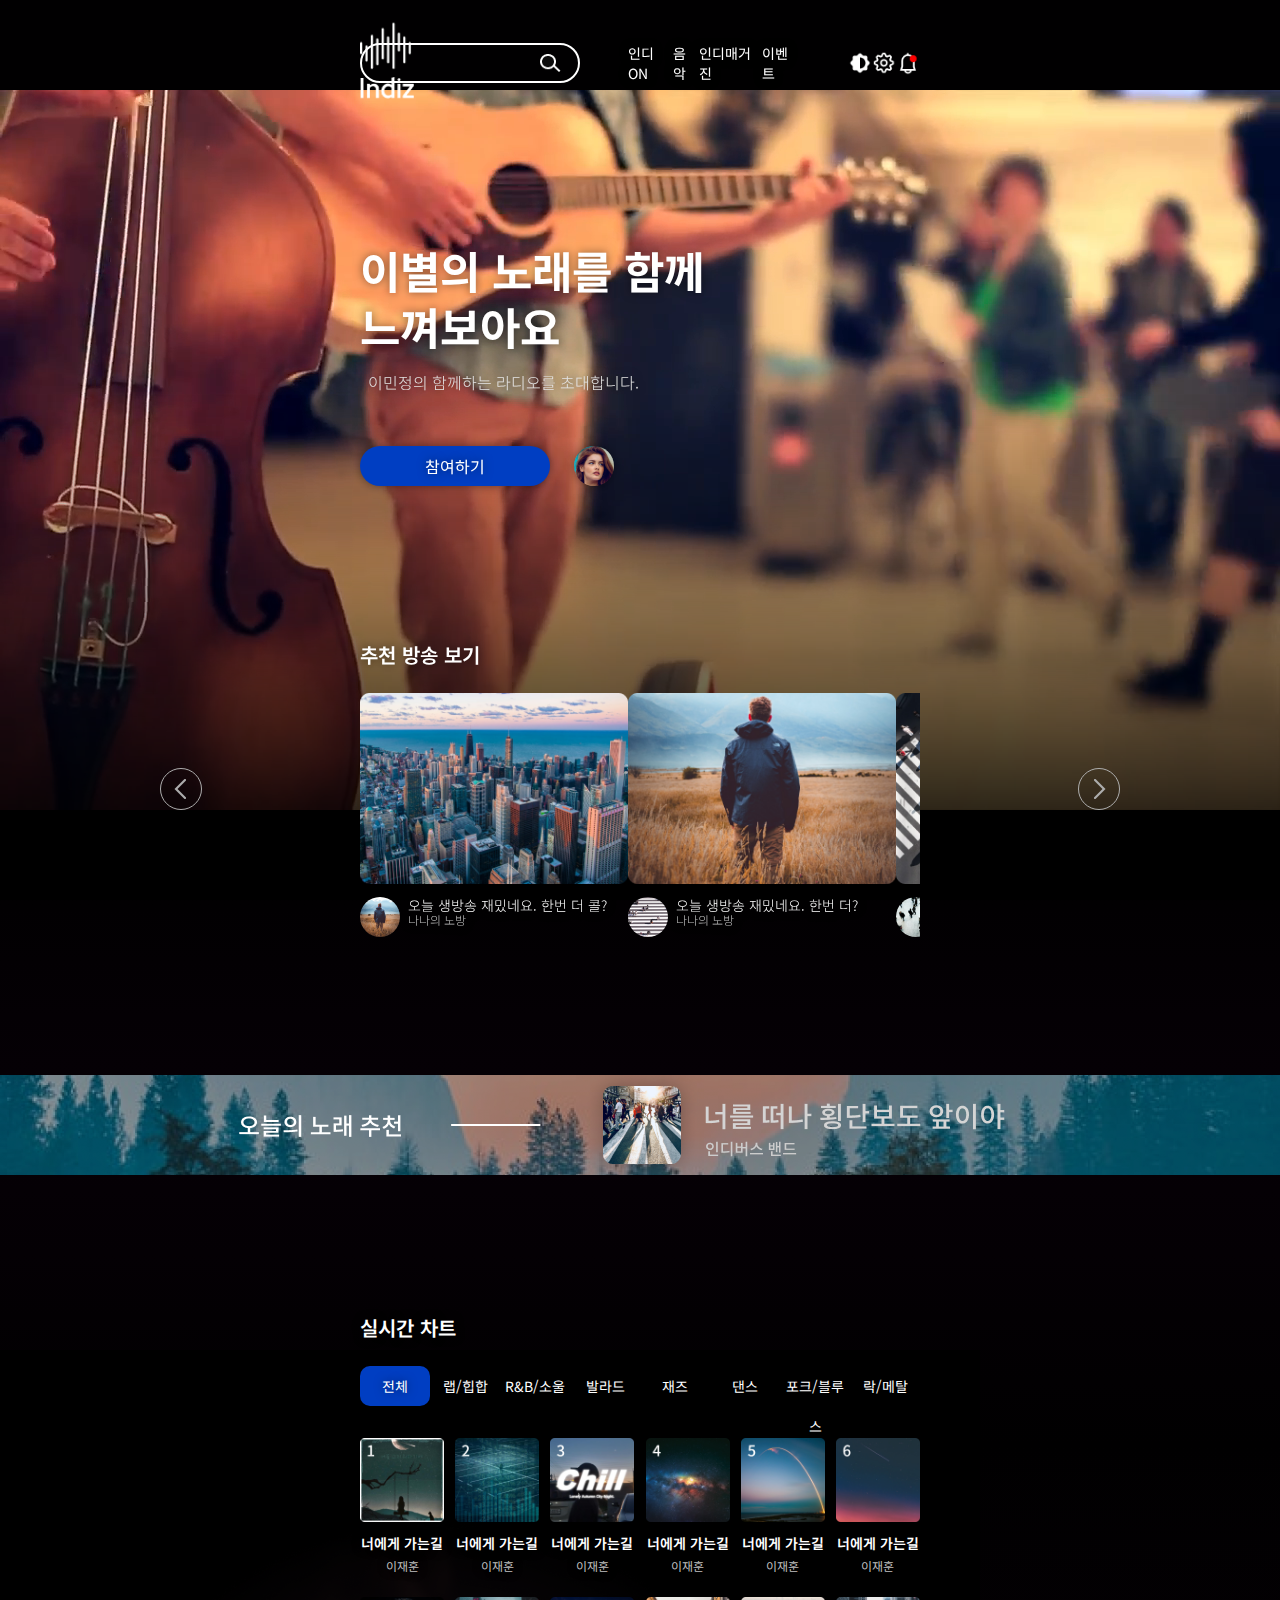
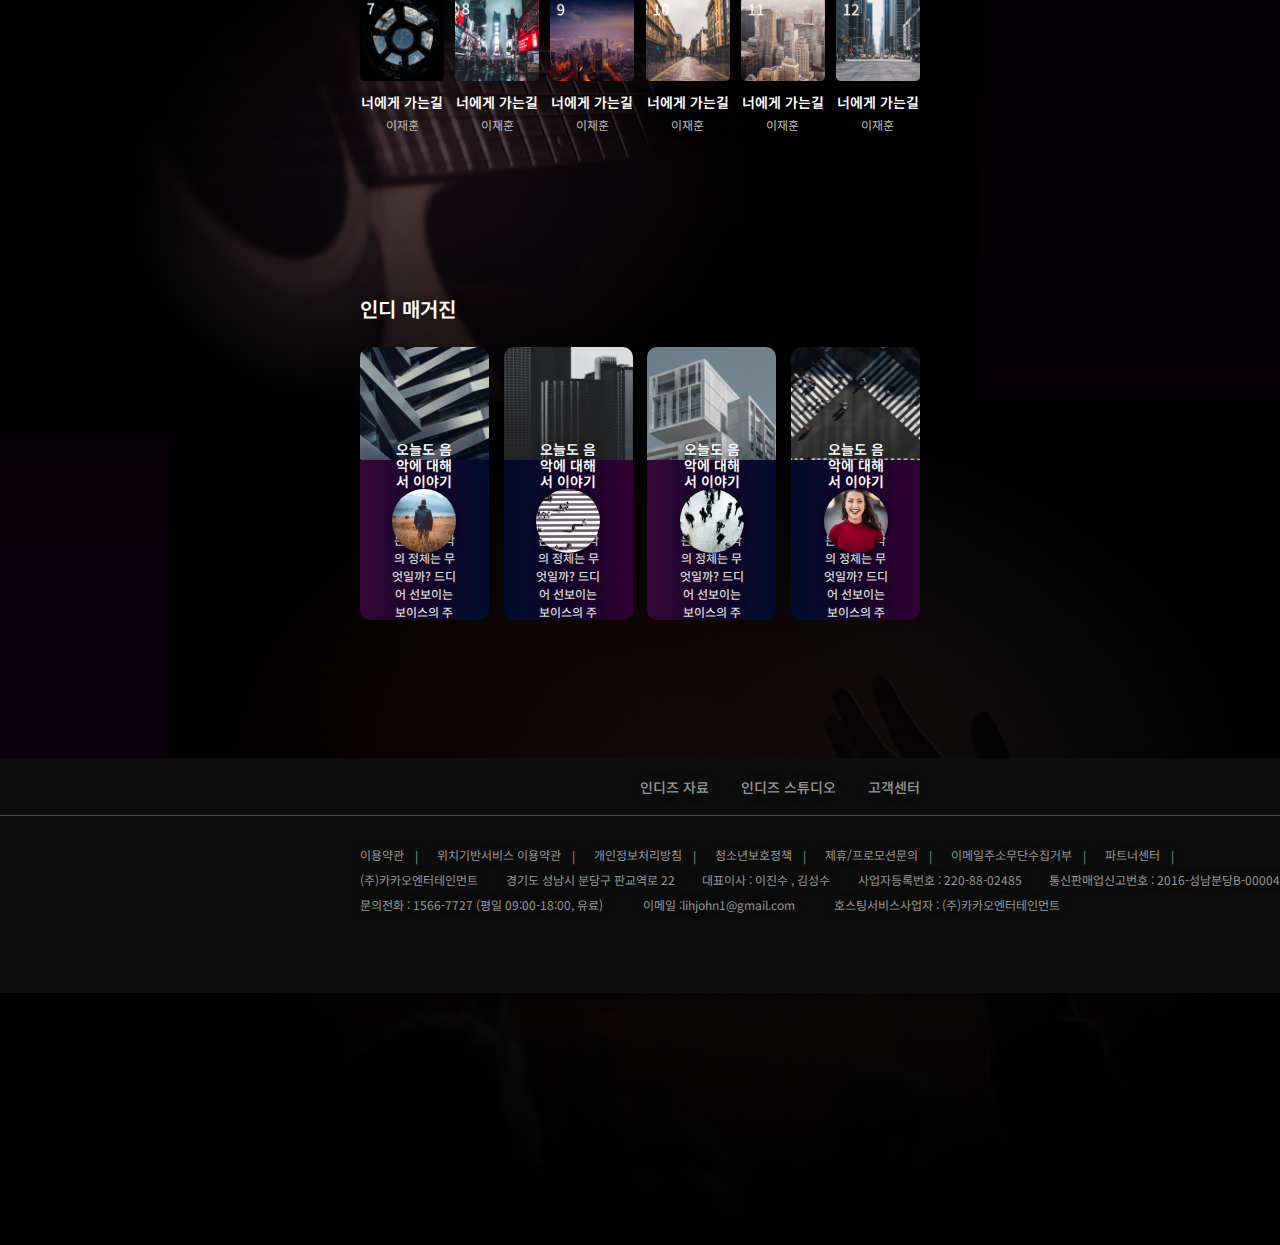
==== index.html @ 8e372940 "no message" ====
<!DOCTYPE html>
<html lang="ko">
  <head>
    <meta charset="UTF-8" />
    <meta http-equiv="X-UA-Compatible" content="IE=edge" />
    <meta name="viewport" content="width=device-width, initial-scale=1.0" />
    <link rel="stylesheet" href="./css/main.css" />
    <link rel="preconnect" href="https://fonts.googleapis.com" />
    <link rel="preconnect" href="https://fonts.gstatic.com" crossorigin />
    <link
      href="https://fonts.googleapis.com/css2?family=Noto+Sans+KR:wght@100;300;400;500;700;900&family=Nova+Flat&display=swap"
      rel="stylesheet"
    />
    <link
      rel="stylesheet"
      href="https://pro.fontawesome.com/releases/v5.10.0/css/all.css"
    />
    <title>Document</title>
  </head>
  <body>
    <div class="img_container">
      <img class="guitar" src="img/guitar.png" />
      <img class="audio" src="img/audio.png" />
    </div>

    <header>
      <nav class="gnb">
        <div class="logo"><img src="./img/logo.png" /></div>
        <div class="search_bar">
          <input type="text" class="input" />
          <div class="search"><img src="./img/search.png" /></div>
        </div>
        <ul class="main_nav">
          <li>인디ON</li>
          <li>음악</li>
          <li>인디매거진</li>
          <li>이벤트</li>
        </ul>
        <div class="sub_nav">
          <img src="./img/1.png" /><img src="./img/2.png" /><img
            src="./img/3.png"
          />
        </div>
      </nav>
      <div class="video">
        <div class="black">
          <div class="txt_box">
            <div class="txt">
              <h1>이별의 노래를 함께 <br />느껴보아요</h1>
              <h2>&nbsp; 이민정의 함께하는 라디오를 초대합니다.</h2>
            </div>
            <div class="btn_box">
              <div class="btn">참여하기</div>
              <div class="channel"></div>
            </div>
          </div>
        </div>
        <video muted autoplay loop>
          <source src="./video/Guitar.mp4" />
        </video>
      </div>
    </header>
    <main>
      <section class="onair_section">
        <h1>추천 방송 보기</h1>
        <div class="item_container">
          <div class="items">
            <div class="pre"></div>
            <div class="next"></div>
            <div class="item">
              <img src="img/img1.png" />
              <div class="txt_container">
                <div class="channel1 channel"></div>
                <div class="txt">
                  <h1>오늘 생방송 재밌네요. 한번 더 콜?</h1>
                  <h2>나나의 노방</h2>
                </div>
              </div>
            </div>
            <div class="item">
              <img src="img/img2.png" />
              <div class="txt_container">
                <div class="channel2 channel"></div>
                <div class="txt">
                  <h1>오늘 생방송 재밌네요. 한번 더?</h1>
                  <h2>나나의 노방</h2>
                </div>
              </div>
            </div>
            <div class="item">
              <img src="img/img3.png" />
              <div class="txt_container">
                <div class="channel3 channel"></div>
                <div class="txt">
                  <h1>오늘 생방송 재밌네요. 한번 더?</h1>
                  <h2>나나의 노방</h2>
                </div>
              </div>
            </div>
            <div class="item">
              <img src="img/img4.png" />
              <div class="txt_container">
                <div class="channel4 channel"></div>
                <div class="txt">
                  <h1>오늘 생방송 재밌네요. 한번 더 콜?</h1>
                  <h2>나나의 노방</h2>
                </div>
              </div>
            </div>
          </div>
        </div>
      </section>
      <section class="banner"></section>
      <section class="song_section">
        <h1>실시간 차트</h1>
        <div class="item_container">
          <nav>
            <div class="all">전체</div>
            <div class="rap">랩/힙합</div>
            <div class="r&b">R&B/소울</div>
            <div class="ballade">발라드</div>
            <div class="jazz">재즈</div>
            <div class="dance">댄스</div>
            <div class="fork">포크/블루스</div>
            <div class="rock">락/메탈</div>
          </nav>
          <div class="items">
            <div class="item">
              <img src="./img/album1.png" />
              <div class="txt">
                <h1>너에게 가는길</h1>
                <h2>이재훈</h2>
              </div>
            </div>
            <div class="item">
              <img src="./img/album2.png" />
              <div class="txt">
                <h1>너에게 가는길</h1>
                <h2>이재훈</h2>
              </div>
            </div>
            <div class="item">
              <img src="./img/album3.png" />
              <div class="txt">
                <h1>너에게 가는길</h1>
                <h2>이재훈</h2>
              </div>
            </div>
            <div class="item">
              <img src="./img/album4.png" />
              <div class="txt">
                <h1>너에게 가는길</h1>
                <h2>이재훈</h2>
              </div>
            </div>
            <div class="item">
              <img src="./img/album5.png" />
              <div class="txt">
                <h1>너에게 가는길</h1>
                <h2>이재훈</h2>
              </div>
            </div>
            <div class="item">
              <img src="./img/album6.png" />
              <div class="txt">
                <h1>너에게 가는길</h1>
                <h2>이재훈</h2>
              </div>
            </div>
            <div class="item">
              <img src="./img/album7.png" />
              <div class="txt">
                <h1>너에게 가는길</h1>
                <h2>이재훈</h2>
              </div>
            </div>
            <div class="item">
              <img src="./img/album8.png" />
              <div class="txt">
                <h1>너에게 가는길</h1>
                <h2>이재훈</h2>
              </div>
            </div>
            <div class="item">
              <img src="./img/album9.png" />
              <div class="txt">
                <h1>너에게 가는길</h1>
                <h2>이재훈</h2>
              </div>
            </div>
            <div class="item">
              <img src="./img/album10.png" />
              <div class="txt">
                <h1>너에게 가는길</h1>
                <h2>이재훈</h2>
              </div>
            </div>
            <div class="item">
              <img src="./img/album11.png" />
              <div class="txt">
                <h1>너에게 가는길</h1>
                <h2>이재훈</h2>
              </div>
            </div>
            <div class="item">
              <img src="./img/album12.png" />
              <div class="txt">
                <h1>너에게 가는길</h1>
                <h2>이재훈</h2>
              </div>
            </div>
          </div>
        </div>
      </section>
      <section class="megazine_section">
        <h1>인디 매거진</h1>
        <div class="items">
          <div class="item">
            <img src="./img/megazine1.png" />
            <div class="channel"></div>
            <div class="txt">
              <h1>오늘도 음악에 대해서 이야기 하죠</h1>
              <h2>
                그녀가 원하는 인디 음악의 정체는 무엇일까? 드디어 선보이는
                보이스의 주인공
              </h2>
            </div>
          </div>
          <div class="item">
            <img src="./img/megazine2.png" />
            <div class="channel"></div>
            <div class="txt">
              <h1>오늘도 음악에 대해서 이야기 하죠</h1>
              <h2>
                그녀가 원하는 인디 음악의 정체는 무엇일까? 드디어 선보이는
                보이스의 주인공
              </h2>
            </div>
          </div>
          <div class="item">
            <img src="./img/megazine3.png" />
            <div class="channel"></div>
            <div class="txt">
              <h1>오늘도 음악에 대해서 이야기 하죠</h1>
              <h2>
                그녀가 원하는 인디 음악의 정체는 무엇일까? 드디어 선보이는
                보이스의 주인공
              </h2>
            </div>
          </div>
          <div class="item">
            <img src="./img/megazine4.png" />
            <div class="channel"></div>
            <div class="txt">
              <h1>오늘도 음악에 대해서 이야기 하죠</h1>
              <h2>
                그녀가 원하는 인디 음악의 정체는 무엇일까? 드디어 선보이는
                보이스의 주인공
              </h2>
            </div>
          </div>
        </div>
      </section>
    </main>
    <footer>
      <div class="nav_container">
        <nav class="footer_nav">
          <div>인디즈 자료</div>
          <div>인디즈 스튜디오</div>
          <div>고객센터</div>
        </nav>
      </div>
      <div>
        <ul class="one">
          <li>이용약관</li>
          <li>위치기반서비스 이용약관</li>
          <li>개인정보처리방침</li>
          <li>청소년보호정책</li>
          <li>제휴/프로모션문의</li>
          <li>이메일주소무단수집거부</li>
          <li>파트너센터</li>
        </ul>
        <ul class="two">
          <li>(주)카카오엔터테인먼트</li>
          <li>경기도 성남시 분당구 판교역로 22</li>
          <li>대표이사 : 이진수 , 김성수</li>
          <li>사업자등록번호 : 220-88-02485</li>
          <li>통신판매업신고번호 : 2016-성남분당B-00004 사업자정보확인</li>
        </ul>
        <ul class="three">
          <li>문의전화 : 1566-7727 (평일 09:00-18:00, 유료)</li>
          <li>이메일 :lihjohn1@gmail.com</li>
          <li>호스팅서비스사업자 : (주)카카오엔터테인먼트</li>
        </ul>
      </div>
    </footer>
  </body>
</html>
---- css/main.css ----
* {
  padding: 0px;
  margin: 0px;
  font-family: 'Noto Sans KR', sans-serif;
}

body {
  text-shadow: 0 0 10px rgba(0, 0, 0, 0.5);
  overflow-x: hidden;
  background: -webkit-gradient(linear, left top, left bottom, color-stop(32.87%, #010001), color-stop(43.41%, #060006), color-stop(55.73%, #010001), color-stop(69.79%, #050105), to(#0B000C));
  background: linear-gradient(180deg, #010001 32.87%, #060006 43.41%, #010001 55.73%, #050105 69.79%, #0B000C 100%);
}

body > .img_container {
  width: 100%;
  overflow-x: hidden;
}

body > .img_container .guitar {
  position: absolute;
  top: 1350px;
  left: -100px;
  z-index: -100;
}

body > .img_container .audio {
  position: absolute;
  top: 2001px;
  right: 0;
  z-index: -100;
}

header {
  width: 100%;
  height: 440px;
}

header nav.gnb {
  z-index: 100000000;
  position: fixed;
  top: 0;
  left: 0;
  width: 100%;
  height: 14vh;
  display: -webkit-box;
  display: -ms-flexbox;
  display: flex;
  -webkit-box-orient: horizontal;
  -webkit-box-direction: normal;
      -ms-flex-flow: row nowrap;
          flex-flow: row nowrap;
  -webkit-box-align: center;
      -ms-flex-align: center;
          align-items: center;
  -webkit-box-pack: end;
      -ms-flex-pack: end;
          justify-content: flex-end;
  padding: 0 360px;
  -webkit-box-sizing: border-box;
          box-sizing: border-box;
}

header nav.gnb .logo {
  position: absolute;
  top: 50%;
  left: 360px;
  -webkit-transform: translateY(-50%);
          transform: translateY(-50%);
  width: 54px;
}

header nav.gnb .logo img {
  width: 100%;
}

header nav.gnb .search_bar {
  width: 378px;
  height: 40px;
  border-radius: 20px;
  border: 2px solid #fff;
  display: -webkit-box;
  display: -ms-flexbox;
  display: flex;
  -webkit-box-orient: horizontal;
  -webkit-box-direction: normal;
      -ms-flex-flow: row nowrap;
          flex-flow: row nowrap;
  -webkit-box-align: center;
      -ms-flex-align: center;
          align-items: center;
  -webkit-box-pack: justify;
      -ms-flex-pack: justify;
          justify-content: space-between;
  padding: 6px 16px;
  -webkit-box-sizing: border-box;
          box-sizing: border-box;
  margin-right: 48px;
}

header nav.gnb .search_bar .input {
  width: 90%;
  height: 100%;
  background: rgba(255, 255, 255, 0);
  border: none;
}

header nav.gnb .search_bar .input:focus {
  border: none;
}

header nav.gnb .search_bar .search {
  width: 24px;
  height: 24px;
  display: -webkit-box;
  display: -ms-flexbox;
  display: flex;
  -webkit-box-pack: center;
      -ms-flex-pack: center;
          justify-content: center;
  -webkit-box-align: center;
      -ms-flex-align: center;
          align-items: center;
}

header nav.gnb .search_bar .search img {
  width: 90%;
}

header nav.gnb .main_nav {
  padding-left: 0;
  width: 318px;
  display: -webkit-box;
  display: -ms-flexbox;
  display: flex;
  -webkit-box-orient: horizontal;
  -webkit-box-direction: normal;
      -ms-flex-flow: row nowrap;
          flex-flow: row nowrap;
  -webkit-box-pack: justify;
      -ms-flex-pack: justify;
          justify-content: space-between;
  margin-right: 48px;
}

header nav.gnb .main_nav li {
  list-style: none;
  font-size: 14px;
  color: #fff;
}

header nav.gnb .sub_nav {
  width: 102px;
  display: -webkit-box;
  display: -ms-flexbox;
  display: flex;
  -webkit-box-orient: horizontal;
  -webkit-box-direction: normal;
      -ms-flex-flow: row nowrap;
          flex-flow: row nowrap;
  -webkit-box-pack: justify;
      -ms-flex-pack: justify;
          justify-content: space-between;
}

header nav.gnb .sub_nav img {
  width: 24px;
}

header .video {
  z-index: 0;
  width: 100%;
  height: 100vh;
  overflow: hidden;
  margin: 0px auto;
  position: relative;
  display: -webkit-box;
  display: -ms-flexbox;
  display: flex;
  -webkit-box-pack: center;
      -ms-flex-pack: center;
          justify-content: center;
  -webkit-box-align: center;
      -ms-flex-align: center;
          align-items: center;
}

header .video .black {
  position: absolute;
  display: -webkit-box;
  display: -ms-flexbox;
  display: flex;
  -webkit-box-orient: vertical;
  -webkit-box-direction: normal;
      -ms-flex-flow: column nowrap;
          flex-flow: column nowrap;
  -webkit-box-pack: start;
      -ms-flex-pack: start;
          justify-content: flex-start;
  -webkit-box-align: start;
      -ms-flex-align: start;
          align-items: flex-start;
  top: 0;
  left: 0;
  width: 100%;
  height: 100%;
  background: -webkit-gradient(linear, left top, left bottom, color-stop(43.75%, rgba(0, 0, 0, 0)), to(#000000));
  background: linear-gradient(180deg, rgba(0, 0, 0, 0) 43.75%, #000000 100%);
  padding: 0 360px;
  -webkit-box-sizing: border-box;
          box-sizing: border-box;
}

header .video .black .txt_box {
  margin-top: 242px;
}

header .video .black .txt_box h1 {
  margin: 0;
  color: #fff;
  font-size: 44px;
  line-height: 56px;
}

header .video .black .txt_box h2 {
  color: #E4E4E4;
  font-size: 16px;
  line-height: 16px;
  margin-top: 20px;
  font-weight: 300;
}

header .video .black .btn_box {
  width: 100%;
  margin-top: 56px;
  display: -webkit-box;
  display: -ms-flexbox;
  display: flex;
  -webkit-box-orient: horizontal;
  -webkit-box-direction: normal;
      -ms-flex-flow: row nowrap;
          flex-flow: row nowrap;
  -webkit-box-pack: start;
      -ms-flex-pack: start;
          justify-content: flex-start;
  -webkit-box-align: center;
      -ms-flex-align: center;
          align-items: center;
}

header .video .black .btn_box .btn {
  width: 190px;
  height: 40px;
  background: #003EC2;
  border-radius: 20px;
  text-align: center;
  line-height: 40px;
  color: #fff;
  font-size: 16px;
  margin-right: 24px;
  -webkit-box-shadow: 0 0 10px rgba(0, 0, 0, 0.4);
          box-shadow: 0 0 10px rgba(0, 0, 0, 0.4);
}

header .video .black .btn_box .channel {
  width: 40px;
  height: 40px;
  border-radius: 20px;
  background: url(../img/main_channel.png);
  background-repeat: no-repeat;
  background-position: center;
  -webkit-box-shadow: 0 0 10px rgba(0, 0, 0, 0.4);
          box-shadow: 0 0 10px rgba(0, 0, 0, 0.4);
}

header .video video {
  z-index: -1;
  width: 160%;
}

main {
  width: 100%;
}

main section {
  width: 100%;
  -webkit-box-sizing: border-box;
          box-sizing: border-box;
  padding: 0 360px;
  margin-bottom: 138px;
}

main section > h1 {
  font-size: 20px;
  color: #fff;
  font-weight: 600;
  margin-bottom: 24px;
}

main .onair_section {
  position: relative;
  -webkit-box-sizing: border-box;
          box-sizing: border-box;
  margin-top: 200px;
}

main .onair_section .items {
  width: 100%;
  display: -webkit-box;
  display: -ms-flexbox;
  display: flex;
  -webkit-box-orient: horizontal;
  -webkit-box-direction: normal;
      -ms-flex-flow: row nowrap;
          flex-flow: row nowrap;
  -webkit-box-pack: justify;
      -ms-flex-pack: justify;
          justify-content: space-between;
  -webkit-box-align: stretch;
      -ms-flex-align: stretch;
          align-items: stretch;
  overflow: hidden;
}

main .onair_section .items .pre,
main .onair_section .items .next {
  position: absolute;
  top: 50%;
  -webkit-transform: translateY(-50%);
          transform: translateY(-50%);
  width: 40px;
  height: 40px;
  border: 1px solid #ADADAD;
  border-radius: 100%;
}

main .onair_section .items .pre {
  left: 160px;
  background: url(../img/prev.png);
  background-size: cover;
  background-repeat: no-repeat;
  background-position: center;
}

main .onair_section .items .next {
  right: 160px;
  background: url(../img/next.png);
  background-size: cover;
  background-repeat: no-repeat;
  background-position: center;
}

main .onair_section .items .item {
  width: 282px;
  -webkit-box-flex: 0;
      -ms-flex: 0 1 23%;
          flex: 0 1 23%;
}

main .onair_section .items .item img {
  width: 100%;
}

main .onair_section .items .item .txt_container {
  width: 100%;
  display: -webkit-box;
  display: -ms-flexbox;
  display: flex;
  -webkit-box-orient: horizontal;
  -webkit-box-direction: normal;
      -ms-flex-flow: row nowrap;
          flex-flow: row nowrap;
  -webkit-box-pack: start;
      -ms-flex-pack: start;
          justify-content: flex-start;
  -webkit-box-align: start;
      -ms-flex-align: start;
          align-items: flex-start;
  margin-top: 8px;
}

main .onair_section .items .item .txt_container .channel1 {
  background: url(../img/channel1.png);
  background-repeat: no-repeat;
  background-position: center;
  background-size: cover;
}

main .onair_section .items .item .txt_container .channel2 {
  background: url(../img/channel2.png);
  background-repeat: no-repeat;
  background-position: center;
  background-size: cover;
}

main .onair_section .items .item .txt_container .channel3 {
  background: url(../img/channel3.png);
  background-repeat: no-repeat;
  background-position: center;
  background-size: cover;
}

main .onair_section .items .item .txt_container .channel4 {
  background: url(../img/channel4.png);
  background-repeat: no-repeat;
  background-position: center;
  background-size: cover;
}

main .onair_section .items .item .txt_container .channel {
  width: 40px;
  height: 40px;
  border-radius: 100%;
}

main .onair_section .items .item .txt_container .txt {
  display: -webkit-box;
  display: -ms-flexbox;
  display: flex;
  -webkit-box-orient: vertical;
  -webkit-box-direction: normal;
      -ms-flex-flow: column nowrap;
          flex-flow: column nowrap;
  width: 220px;
  -webkit-box-pack: start;
      -ms-flex-pack: start;
          justify-content: flex-start;
  margin-left: 8px;
}

main .onair_section .items .item .txt_container .txt h1 {
  font-size: 14px;
  color: #fff;
  font-weight: 300;
  line-height: 16px;
  margin: 0;
}

main .onair_section .items .item .txt_container .txt h2 {
  font-size: 12px;
  color: #C2C2C2;
  font-weight: 300;
  line-height: 14px;
}

main .banner {
  height: 100px;
  background: url(../img/banner.png);
  background-position: center;
  background-repeat: no-repeat;
  margin-bottom: 138px;
}

main .song_section nav {
  margin-top: 24px;
  width: 100%;
  display: -webkit-box;
  display: -ms-flexbox;
  display: flex;
  -webkit-box-orient: horizontal;
  -webkit-box-direction: normal;
      -ms-flex-flow: row nowrap;
          flex-flow: row nowrap;
  -webkit-box-pack: justify;
      -ms-flex-pack: justify;
          justify-content: space-between;
  -webkit-box-align: center;
      -ms-flex-align: center;
          align-items: center;
}

main .song_section nav > div {
  width: 140px;
  height: 40px;
  color: #fff;
  font-size: 14px;
  text-align: center;
  line-height: 40px;
  border-radius: 10px;
}

main .song_section nav > div:first-child {
  background-color: #003EC2;
}

main .song_section nav > div.active {
  background-color: #003EC2;
}

main .song_section .items {
  width: 100%;
  margin-top: 32px;
  display: -webkit-box;
  display: -ms-flexbox;
  display: flex;
  -webkit-box-orient: horizontal;
  -webkit-box-direction: normal;
      -ms-flex-flow: row wrap;
          flex-flow: row wrap;
  -webkit-box-pack: justify;
      -ms-flex-pack: justify;
          justify-content: space-between;
}

main .song_section .items .item {
  width: 180px;
  margin-bottom: 24px;
  -webkit-box-flex: 0;
      -ms-flex: 0 0 15%;
          flex: 0 0 15%;
}

main .song_section .items .item img {
  width: 100%;
}

main .song_section .items .item .txt {
  text-align: center;
  margin-top: 8px;
}

main .song_section .items .item .txt h1 {
  margin-bottom: 8px;
  font-size: 14px;
  line-height: 16px;
  font-weight: 600;
  color: #FFFFFF;
}

main .song_section .items .item .txt h2 {
  font-size: 12px;
  line-height: 14px;
  font-weight: 400;
  color: #BFBFBF;
}

main .megazine_section .items {
  display: -webkit-box;
  display: -ms-flexbox;
  display: flex;
  -webkit-box-orient: horizontal;
  -webkit-box-direction: normal;
      -ms-flex-flow: row nowrap;
          flex-flow: row nowrap;
  -webkit-box-pack: justify;
      -ms-flex-pack: justify;
          justify-content: space-between;
}

main .megazine_section .items img {
  width: 100%;
}

main .megazine_section .items .item {
  position: relative;
  width: 282px;
  overflow: hidden;
  display: -webkit-box;
  display: -ms-flexbox;
  display: flex;
  -webkit-box-orient: vertical;
  -webkit-box-direction: normal;
      -ms-flex-flow: column nowrap;
          flex-flow: column nowrap;
  -webkit-box-pack: justify;
      -ms-flex-pack: justify;
          justify-content: space-between;
  border-radius: 10px;
  -webkit-box-flex: 0;
      -ms-flex: 0 0 23%;
          flex: 0 0 23%;
}

main .megazine_section .items .item:nth-child(2n-1) {
  background: -webkit-gradient(linear, left top, right top, from(#350536), to(#000D2B));
  background: linear-gradient(90deg, #350536 0%, #000D2B 100%);
}

main .megazine_section .items .item:nth-child(2n) {
  background: -webkit-gradient(linear, left top, right top, from(#000D2B), to(#310132));
  background: linear-gradient(90deg, #000D2B 0%, #310132 100%);
}

main .megazine_section .items .item:nth-child(1) .channel {
  background: url(../img/channel1.png);
}

main .megazine_section .items .item:nth-child(2) .channel {
  background: url(../img/channel2.png);
}

main .megazine_section .items .item:nth-child(3) .channel {
  background: url(../img/channel3.png);
}

main .megazine_section .items .item:nth-child(4) .channel {
  background: url(../img/channel4.png);
}

main .megazine_section .items .item .channel {
  position: absolute;
  top: 52%;
  left: 50%;
  -webkit-transform: translateX(-50%);
          transform: translateX(-50%);
  width: 64px;
  height: 64px;
  border-radius: 100%;
  background-position: center;
  background-repeat: no-repeat;
  background-size: cover;
  -webkit-box-shadow: 0 0 10px rgba(0, 0, 0, 0.4);
          box-shadow: 0 0 10px rgba(0, 0, 0, 0.4);
}

main .megazine_section .items .item .txt {
  width: 100%;
  height: 160px;
  display: -webkit-box;
  display: -ms-flexbox;
  display: flex;
  -webkit-box-orient: vertical;
  -webkit-box-direction: normal;
      -ms-flex-flow: column nowrap;
          flex-flow: column nowrap;
  -webkit-box-pack: center;
      -ms-flex-pack: center;
          justify-content: center;
  -webkit-box-align: center;
      -ms-flex-align: center;
          align-items: center;
  padding: 32px;
  -webkit-box-sizing: border-box;
          box-sizing: border-box;
  text-align: center;
}

main .megazine_section .items .item .txt h1 {
  font-weight: 500;
  font-size: 14px;
  line-height: 16px;
  font-weight: 600;
  color: #fff;
  margin-bottom: 8px;
}

main .megazine_section .items .item .txt h2 {
  font-weight: 500;
  font-size: 12px;
  line-height: 18px;
  color: #D9D9D9;
}

footer {
  background: #0E0E0E;
  width: 100%;
  height: 235px;
  display: -webkit-box;
  display: -ms-flexbox;
  display: flex;
  -webkit-box-orient: vertical;
  -webkit-box-direction: normal;
      -ms-flex-flow: column nowrap;
          flex-flow: column nowrap;
  -webkit-box-pack: start;
      -ms-flex-pack: start;
          justify-content: flex-start;
}

footer > div:first-child {
  height: 58px;
  display: -webkit-box;
  display: -ms-flexbox;
  display: flex;
  -webkit-box-orient: horizontal;
  -webkit-box-direction: normal;
      -ms-flex-flow: row nowrap;
          flex-flow: row nowrap;
  -webkit-box-pack: end;
      -ms-flex-pack: end;
          justify-content: flex-end;
  -webkit-box-align: center;
      -ms-flex-align: center;
          align-items: center;
  border-bottom: 1px solid #4D4D4D;
  padding: 0 360px;
  -webkit-box-sizing: border-box;
          box-sizing: border-box;
}

footer > div:first-child .footer_nav {
  width: 280px;
  height: 100%;
  font-size: 14px;
  color: #989898;
  font-weight: 500;
  display: -webkit-box;
  display: -ms-flexbox;
  display: flex;
  -webkit-box-orient: horizontal;
  -webkit-box-direction: normal;
      -ms-flex-flow: row nowrap;
          flex-flow: row nowrap;
  -webkit-box-pack: justify;
      -ms-flex-pack: justify;
          justify-content: space-between;
  -webkit-box-align: center;
      -ms-flex-align: center;
          align-items: center;
}

footer > div:last-child {
  padding: 0 360px;
  -webkit-box-sizing: border-box;
          box-sizing: border-box;
  margin-top: 30px;
}

footer > div:last-child ul {
  display: -webkit-box;
  display: -ms-flexbox;
  display: flex;
  -webkit-box-orient: horizontal;
  -webkit-box-direction: normal;
      -ms-flex-flow: row nowrap;
          flex-flow: row nowrap;
  color: #989898;
  list-style: none;
  -webkit-box-pack: justify;
      -ms-flex-pack: justify;
          justify-content: space-between;
  -webkit-box-align: center;
      -ms-flex-align: center;
          align-items: center;
}

footer > div:last-child ul.one {
  width: 800px;
  font-size: 12px;
  margin-bottom: 8px;
}

footer > div:last-child ul.one li {
  position: relative;
}

footer > div:last-child ul.one li::after {
  content: "|";
  position: absolute;
  top: 50%;
  right: -14px;
  -webkit-transform: translateY(-50%);
          transform: translateY(-50%);
}

footer > div:last-child ul.two {
  width: 1000px;
  font-size: 12px;
  margin-bottom: 8px;
}

footer > div:last-child ul.three {
  width: 700px;
  font-size: 12px;
  margin-bottom: 8px;
}
/*# sourceMappingURL=main.css.map */
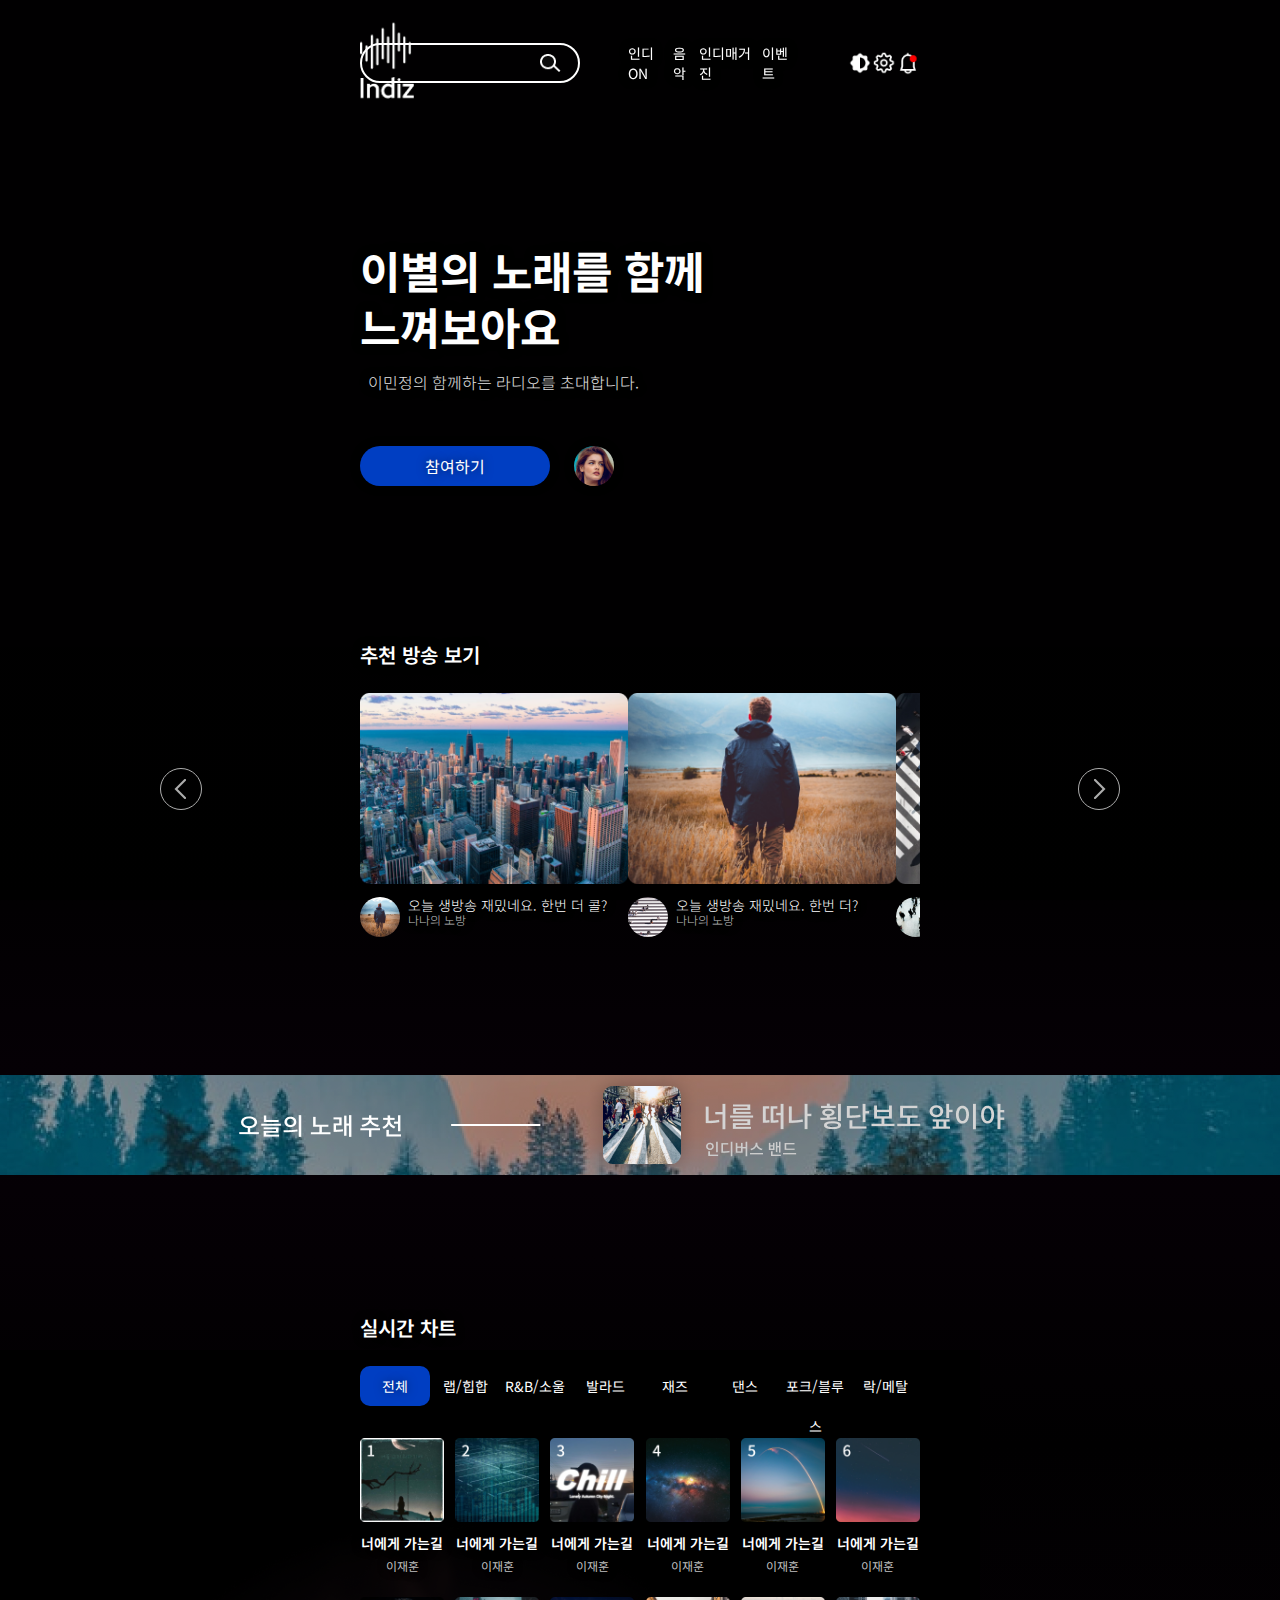
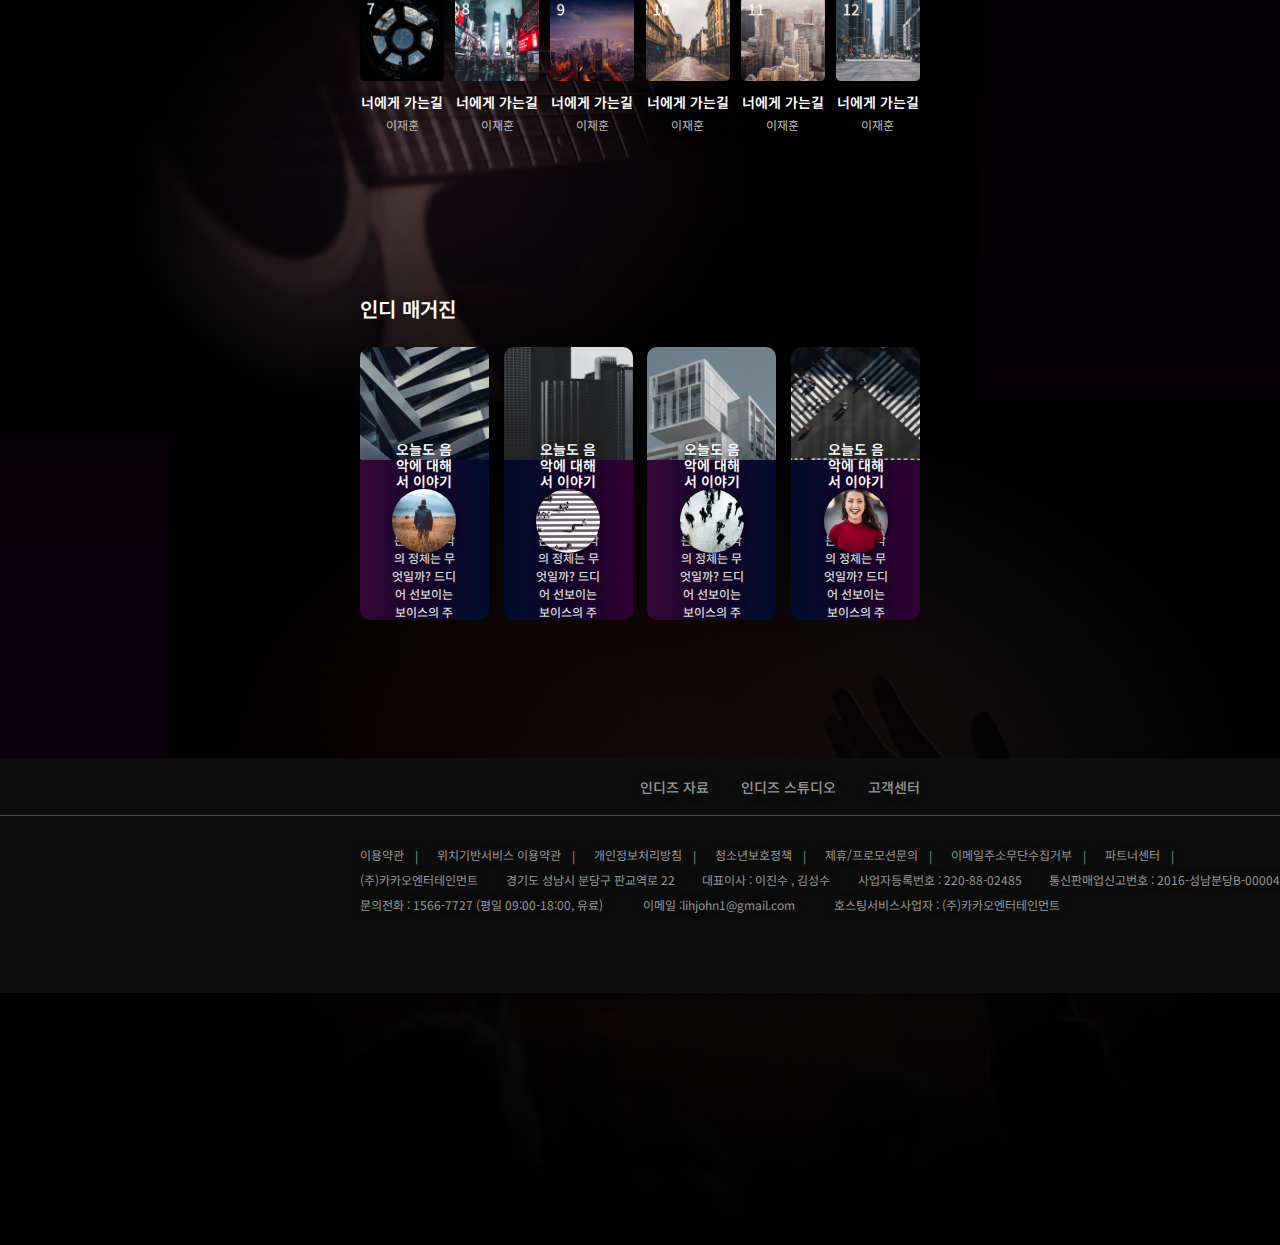
==== commit a4257c81: "no message" ====
--- a/index.html
+++ b/index.html
@@ -7,6 +7,7 @@
     <link rel="stylesheet" href="./css/main.css" />
     <link rel="preconnect" href="https://fonts.googleapis.com" />
     <link rel="preconnect" href="https://fonts.gstatic.com" crossorigin />
+    <script src="https://code.jquery.com/jquery-3.6.0.min.js"></script>
     <link
       href="https://fonts.googleapis.com/css2?family=Noto+Sans+KR:wght@100;300;400;500;700;900&family=Nova+Flat&display=swap"
       rel="stylesheet"
@@ -25,16 +26,18 @@
 
     <header>
       <nav class="gnb">
-        <div class="logo"><img src="./img/logo.png" /></div>
+        <div class="logo">
+          <a href="./index.html"><img src="./img/logo.png" /></a>
+        </div>
         <div class="search_bar">
           <input type="text" class="input" />
           <div class="search"><img src="./img/search.png" /></div>
         </div>
         <ul class="main_nav">
-          <li>인디ON</li>
-          <li>음악</li>
-          <li>인디매거진</li>
-          <li>이벤트</li>
+          <li><a href="./indieOn.html">인디ON</a></li>
+          <li><a href="./song.html">음악</a></li>
+          <li><a href="./megazine.html">인디매거진</a></li>
+          <li><a href="./event.html">이벤트</a></li>
         </ul>
         <div class="sub_nav">
           <img src="./img/1.png" /><img src="./img/2.png" /><img
@@ -56,7 +59,7 @@
           </div>
         </div>
         <video muted autoplay loop>
-          <source src="./video/Guitar.mp4" />
+          <source src="./video/movie.mp4" />
         </video>
       </div>
     </header>
--- a/css/main.css
+++ b/css/main.css
@@ -2,37 +2,6 @@
   padding: 0px;
   margin: 0px;
   font-family: 'Noto Sans KR', sans-serif;
-}
-
-body {
-  text-shadow: 0 0 10px rgba(0, 0, 0, 0.5);
-  overflow-x: hidden;
-  background: -webkit-gradient(linear, left top, left bottom, color-stop(32.87%, #010001), color-stop(43.41%, #060006), color-stop(55.73%, #010001), color-stop(69.79%, #050105), to(#0B000C));
-  background: linear-gradient(180deg, #010001 32.87%, #060006 43.41%, #010001 55.73%, #050105 69.79%, #0B000C 100%);
-}
-
-body > .img_container {
-  width: 100%;
-  overflow-x: hidden;
-}
-
-body > .img_container .guitar {
-  position: absolute;
-  top: 1350px;
-  left: -100px;
-  z-index: -100;
-}
-
-body > .img_container .audio {
-  position: absolute;
-  top: 2001px;
-  right: 0;
-  z-index: -100;
-}
-
-header {
-  width: 100%;
-  height: 440px;
 }
 
 header nav.gnb {
@@ -145,7 +114,17 @@
 header nav.gnb .main_nav li {
   list-style: none;
   font-size: 14px;
+  -webkit-transition: 0.1s;
+  transition: 0.1s;
+}
+
+header nav.gnb .main_nav li a {
+  text-decoration: none;
   color: #fff;
+}
+
+header nav.gnb .main_nav li a:hover {
+  color: #a0a0a0;
 }
 
 header nav.gnb .sub_nav {
@@ -164,6 +143,37 @@
 
 header nav.gnb .sub_nav img {
   width: 24px;
+}
+
+body {
+  text-shadow: 0 0 10px rgba(0, 0, 0, 0.5);
+  overflow-x: hidden;
+  background: -webkit-gradient(linear, left top, left bottom, color-stop(32.87%, #010001), color-stop(43.41%, #060006), color-stop(55.73%, #010001), color-stop(69.79%, #050105), to(#0B000C));
+  background: linear-gradient(180deg, #010001 32.87%, #060006 43.41%, #010001 55.73%, #050105 69.79%, #0B000C 100%);
+}
+
+body > .img_container {
+  width: 100%;
+  overflow-x: hidden;
+}
+
+body > .img_container .guitar {
+  position: absolute;
+  top: 1350px;
+  left: -100px;
+  z-index: -100;
+}
+
+body > .img_container .audio {
+  position: absolute;
+  top: 2001px;
+  right: 0;
+  z-index: -100;
+}
+
+header {
+  width: 100%;
+  height: 440px;
 }
 
 header .video {
@@ -254,11 +264,21 @@
   border-radius: 20px;
   text-align: center;
   line-height: 40px;
-  color: #fff;
   font-size: 16px;
   margin-right: 24px;
   -webkit-box-shadow: 0 0 10px rgba(0, 0, 0, 0.4);
           box-shadow: 0 0 10px rgba(0, 0, 0, 0.4);
+  -webkit-transition: 0.1s;
+  transition: 0.1s;
+  color: #fff;
+}
+
+header .video .black .btn_box .btn:hover {
+  background: #0047df;
+}
+
+header .video .black .btn_box .btn.acitve {
+  background: #014df2;
 }
 
 header .video .black .btn_box .channel {
@@ -270,6 +290,13 @@
   background-position: center;
   -webkit-box-shadow: 0 0 10px rgba(0, 0, 0, 0.4);
           box-shadow: 0 0 10px rgba(0, 0, 0, 0.4);
+  opacity: 1;
+  -webkit-transition: 0.1s;
+  transition: 0.1s;
+}
+
+header .video .black .btn_box .channel:hover {
+  opacity: 0.7;
 }
 
 header .video video {
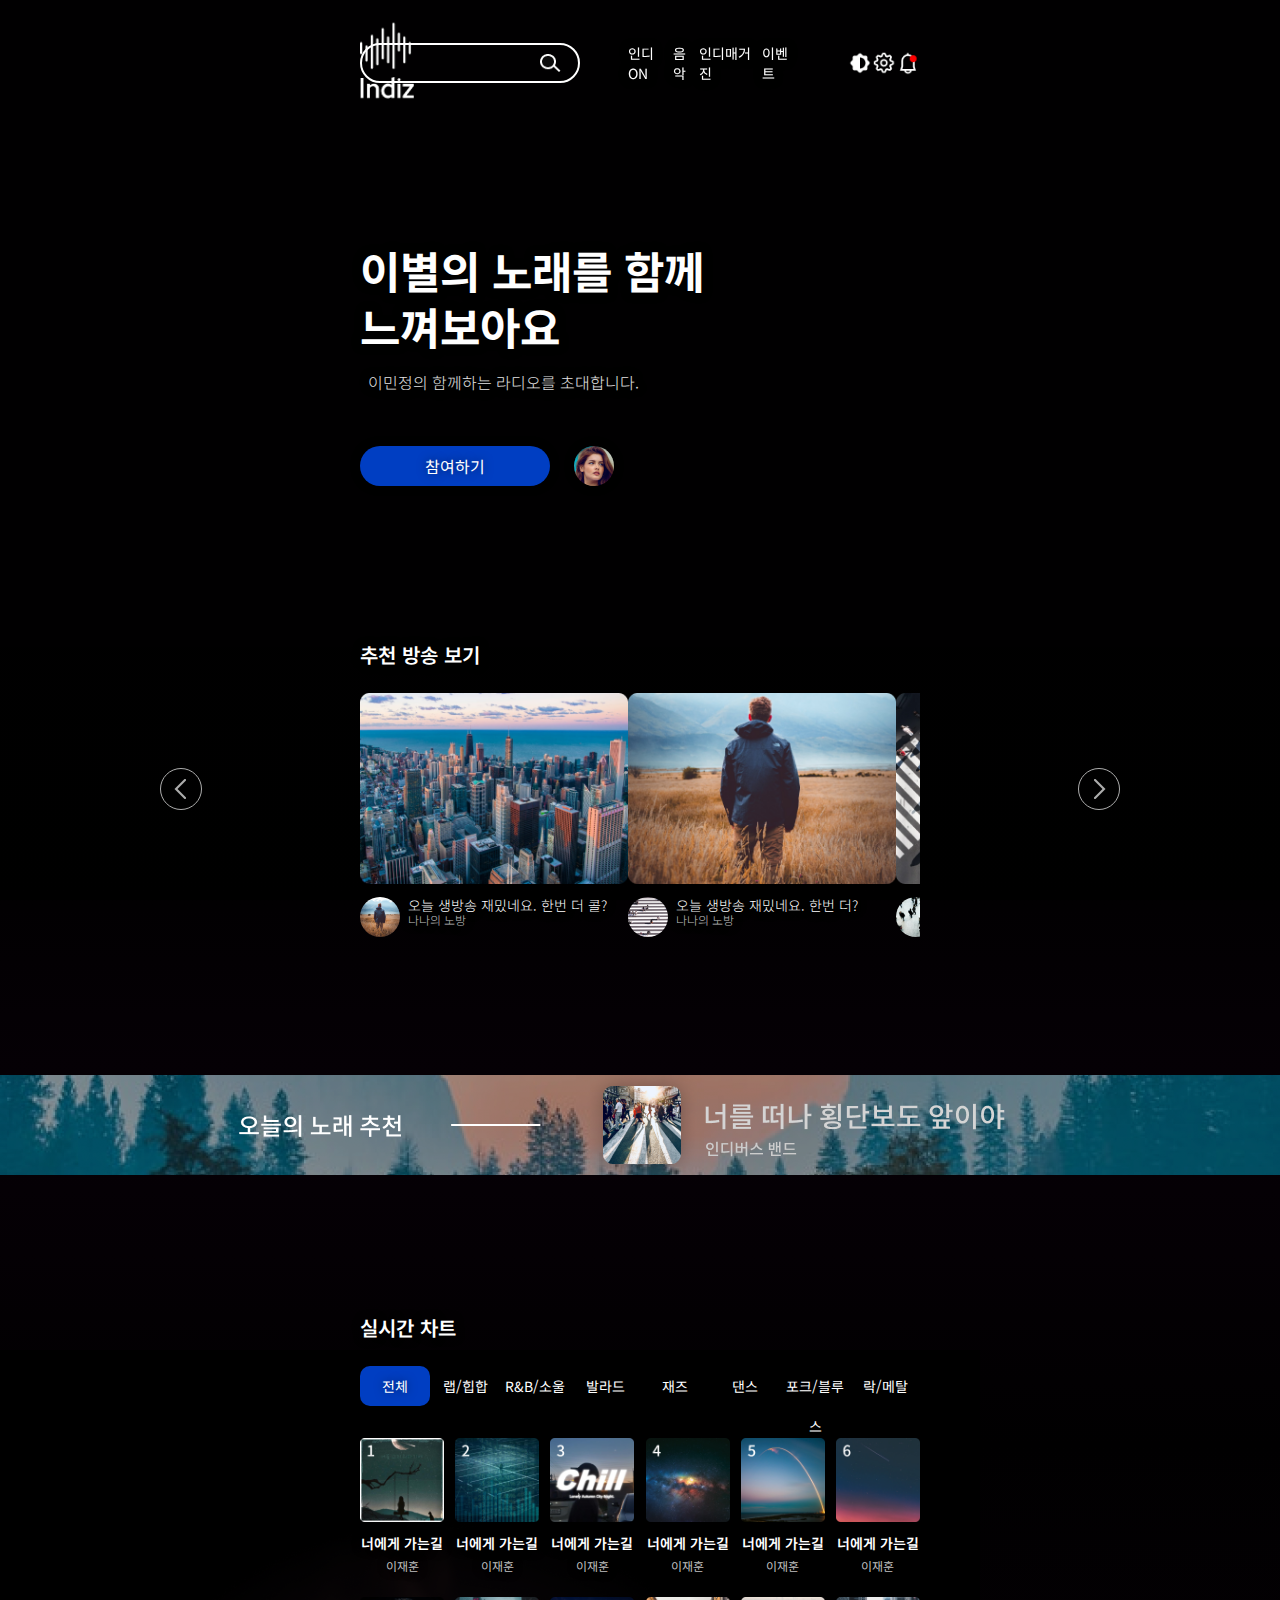
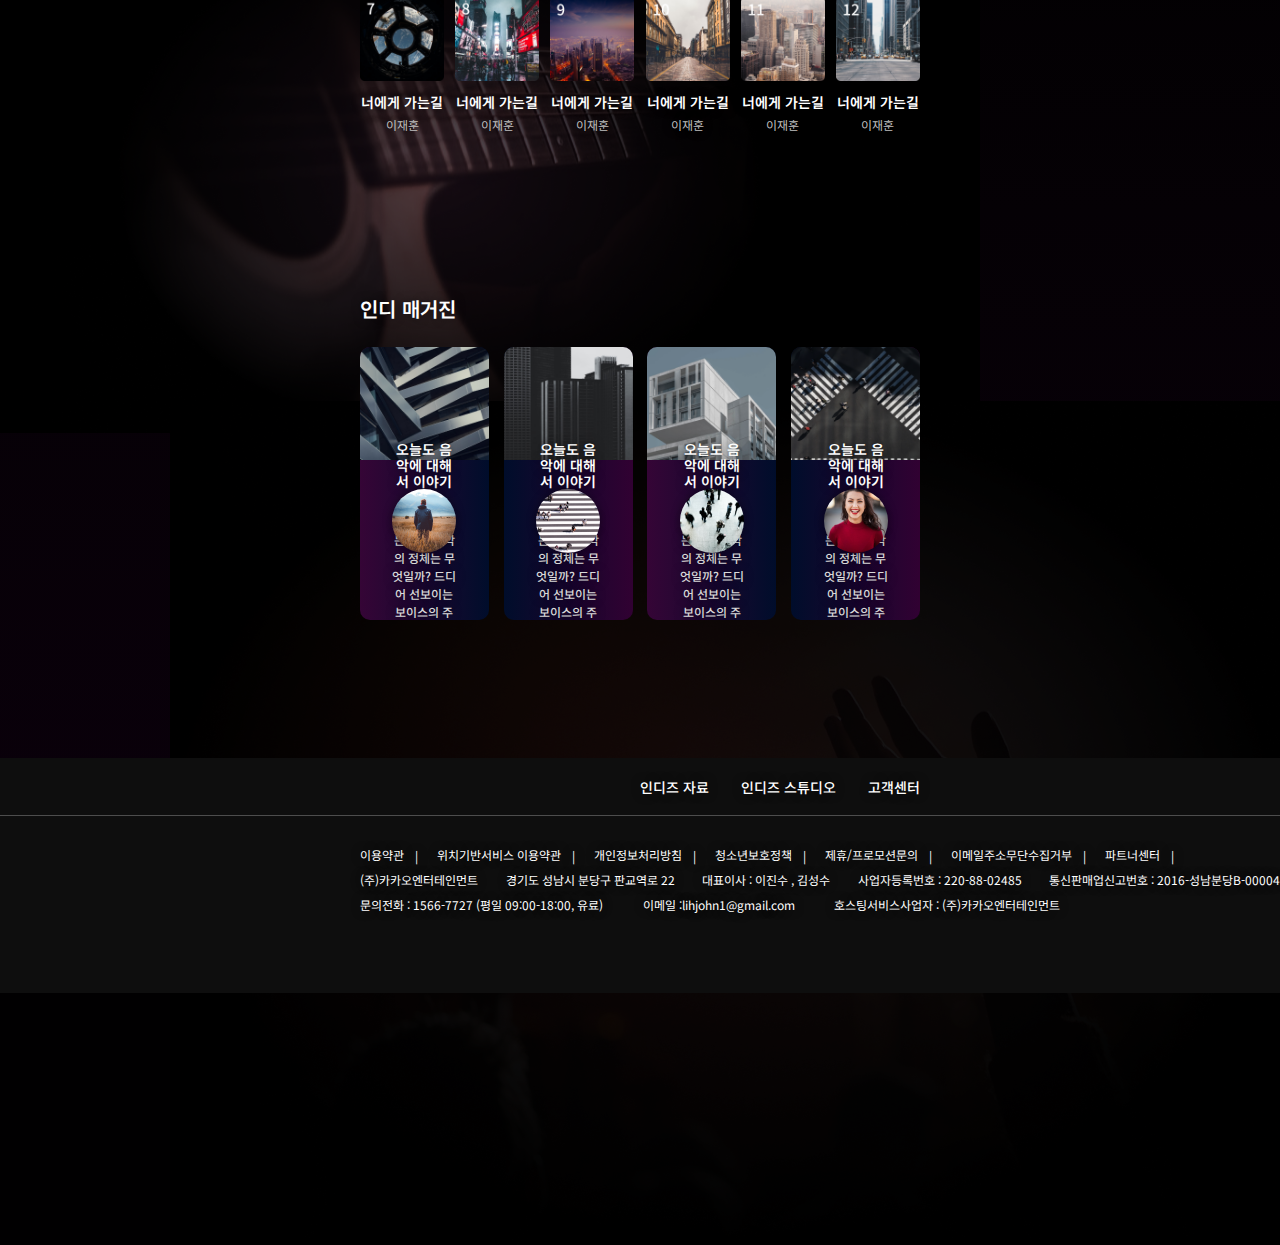
==== commit c30577b7: "aa" ====
--- a/index.html
+++ b/index.html
@@ -53,7 +53,7 @@
               <h2>&nbsp; 이민정의 함께하는 라디오를 초대합니다.</h2>
             </div>
             <div class="btn_box">
-              <div class="btn">참여하기</div>
+              <div class="btn"><a href="./channel.html">참여하기</a></div>
               <div class="channel"></div>
             </div>
           </div>
--- a/css/main.css
+++ b/css/main.css
@@ -2,6 +2,8 @@
   padding: 0px;
   margin: 0px;
   font-family: 'Noto Sans KR', sans-serif;
+  text-decoration: none;
+  color: #fff;
 }
 
 header nav.gnb {
@@ -277,6 +279,14 @@
   background: #0047df;
 }
 
+header .video .black .btn_box .btn a {
+  color: #fff;
+}
+
+header .video .black .btn_box .btn:hover {
+  background: #0047df;
+}
+
 header .video .black .btn_box .btn.acitve {
   background: #014df2;
 }
